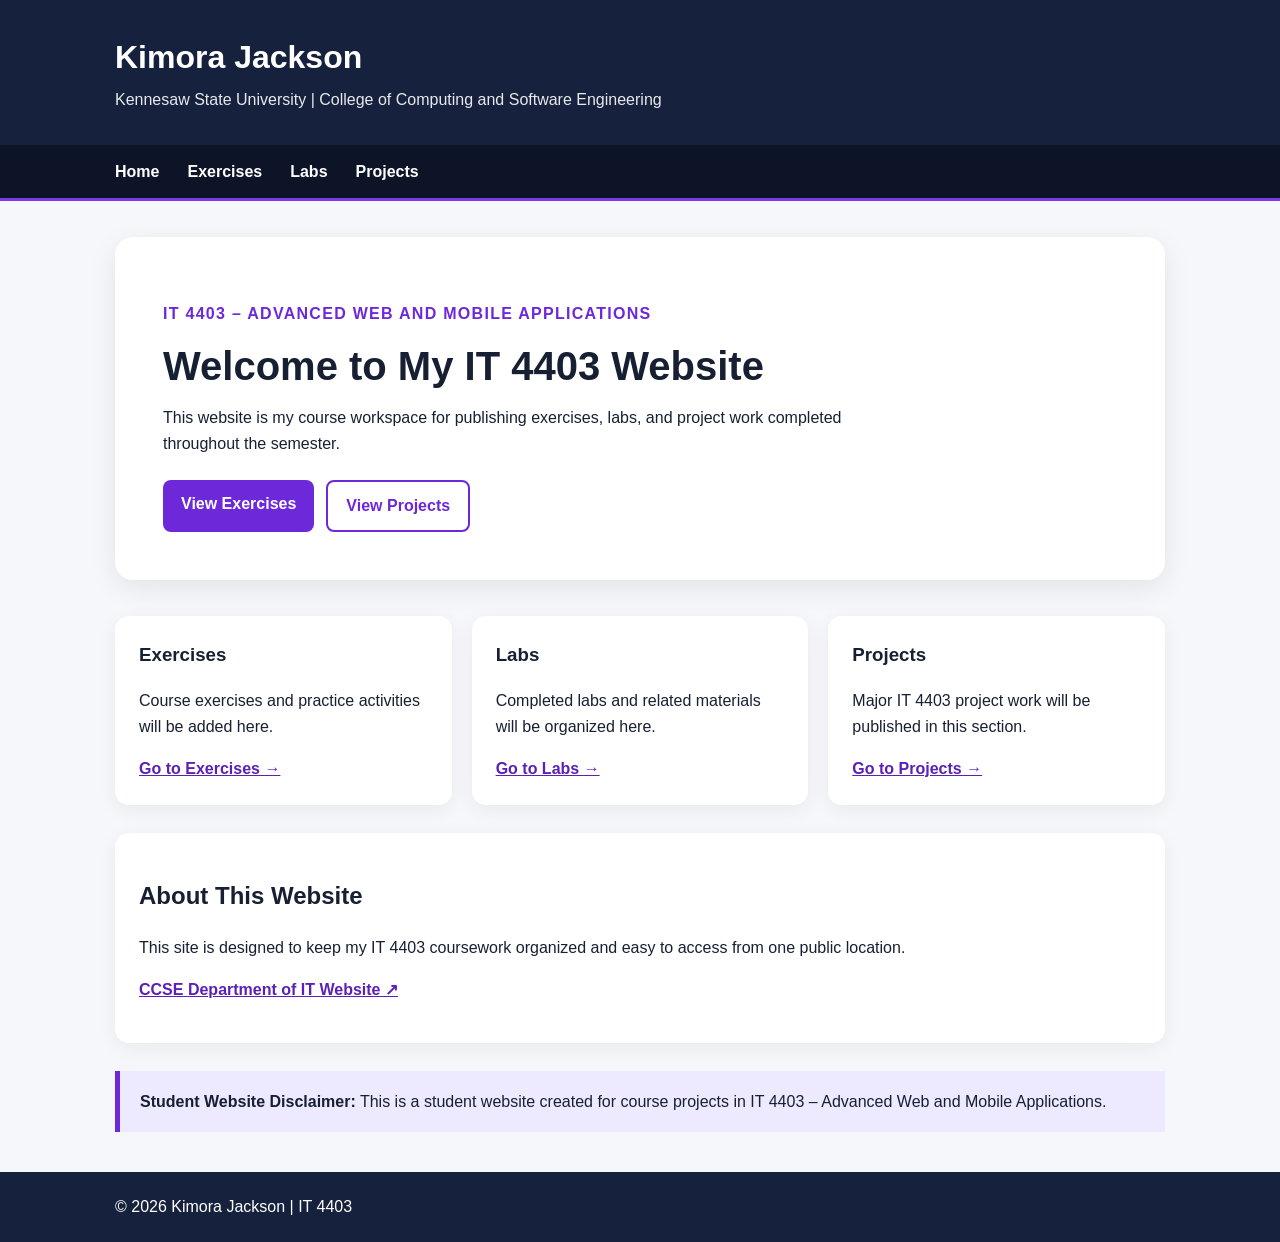
==== index.html @ 25680ac0 "Add files via upload" ====
<!DOCTYPE html>
<html lang="en">
<head>
  <meta charset="UTF-8">
  <meta name="viewport" content="width=device-width, initial-scale=1.0">
  <title>Kimora Jackson | IT 4403</title>
  <link rel="stylesheet" href="style.css">
</head>
<body>
<header>
  <div class="container">
    <h1>Kimora Jackson</h1>
    <p>Kennesaw State University | College of Computing and Software Engineering</p>
  </div>
</header>

<nav aria-label="Main navigation">
  <div class="container nav-links">
    <a href="index.html">Home</a>
    <a href="exercises.html">Exercises</a>
    <a href="labs.html">Labs</a>
    <a href="projects.html">Projects</a>
  </div>
</nav>

<main class="container">
  <section class="hero">
    <p class="eyebrow">IT 4403 – Advanced Web and Mobile Applications</p>
    <h2>Welcome to My IT 4403 Website</h2>
    <p>This website is my course workspace for publishing exercises, labs, and project work completed throughout the semester.</p>
    <div class="buttons">
      <a class="button" href="exercises.html">View Exercises</a>
      <a class="button secondary" href="projects.html">View Projects</a>
    </div>
  </section>

  <section class="cards">
    <article>
      <h3>Exercises</h3>
      <p>Course exercises and practice activities will be added here.</p>
      <a href="exercises.html">Go to Exercises →</a>
    </article>
    <article>
      <h3>Labs</h3>
      <p>Completed labs and related materials will be organized here.</p>
      <a href="labs.html">Go to Labs →</a>
    </article>
    <article>
      <h3>Projects</h3>
      <p>Major IT 4403 project work will be published in this section.</p>
      <a href="projects.html">Go to Projects →</a>
    </article>
  </section>

  <section class="info">
    <h2>About This Website</h2>
    <p>This site is designed to keep my IT 4403 coursework organized and easy to access from one public location.</p>
    <p><a href="https://ccse.kennesaw.edu/it/" target="_blank" rel="noopener">CCSE Department of IT Website ↗</a></p>
  </section>

  <section class="notice">
    <strong>Student Website Disclaimer:</strong>
    This is a student website created for course projects in IT 4403 – Advanced Web and Mobile Applications.
  </section>
</main>

<footer>
  <div class="container">
    <p>© 2026 Kimora Jackson | IT 4403</p>
  </div>
</footer>
</body>
</html>
---- style.css ----
*{box-sizing:border-box}body{margin:0;font-family:Arial,Helvetica,sans-serif;color:#172033;background:#f5f7fb;line-height:1.6} .container{width:min(1050px,92%);margin:auto}header{background:#16213e;color:white;padding:32px 0}header h1{margin:0 0 4px;font-size:2rem}header p{margin:0;opacity:.9}nav{background:#0d1428;border-bottom:3px solid #7c3aed}.nav-links{display:flex;gap:28px;padding:14px 0;flex-wrap:wrap}.nav-links a{color:white;text-decoration:none;font-weight:700}.nav-links a:hover,.nav-links a:focus{color:#d8b4fe}.hero{background:white;margin:36px 0;padding:48px;border-radius:18px;box-shadow:0 8px 28px rgba(0,0,0,.08)}.eyebrow{text-transform:uppercase;letter-spacing:.08em;font-weight:700;color:#6d28d9}.hero h2{font-size:2.5rem;line-height:1.15;margin:8px 0 16px}.hero p{max-width:720px}.buttons{display:flex;gap:12px;margin-top:24px;flex-wrap:wrap}.button{display:inline-block;background:#6d28d9;color:white;padding:11px 18px;border-radius:8px;text-decoration:none;font-weight:700}.button.secondary{background:white;color:#6d28d9;border:2px solid #6d28d9}.cards{display:grid;grid-template-columns:repeat(3,1fr);gap:20px}.cards article,.empty-card,.info{background:white;padding:24px;border-radius:14px;box-shadow:0 5px 20px rgba(0,0,0,.06)}.cards h3{margin-top:0}.cards a,.info a{color:#5b21b6;font-weight:700}.page{padding:42px 0;min-height:65vh}.page h2{font-size:2rem}.empty-card{margin-top:24px}.info{margin:28px 0}.notice{background:#ede9fe;border-left:5px solid #6d28d9;padding:18px 20px;margin:28px 0}footer{background:#16213e;color:white;padding:22px 0;margin-top:40px}footer p{margin:0}@media(max-width:750px){.cards{grid-template-columns:1fr}.hero{padding:30px}.hero h2{font-size:2rem}}
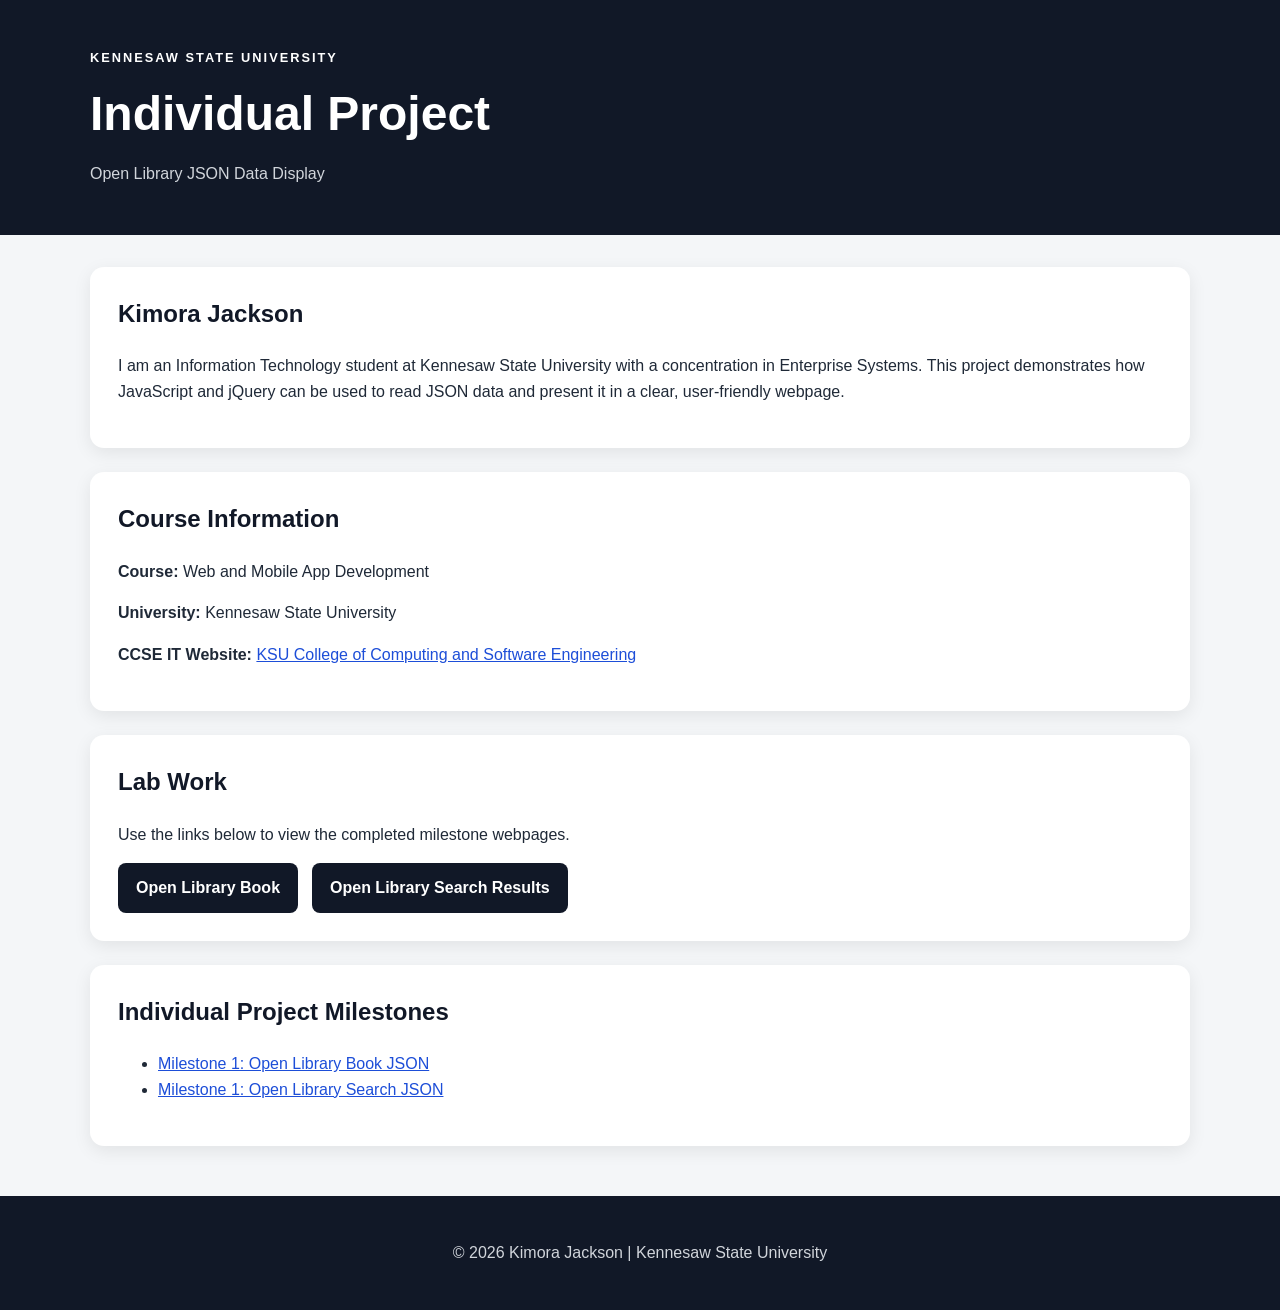
==== commit f0f90a14: "Add files via upload" ====
--- a/index.html
+++ b/index.html
@@ -3,71 +3,63 @@
 <head>
   <meta charset="UTF-8">
   <meta name="viewport" content="width=device-width, initial-scale=1.0">
-  <title>Kimora Jackson | IT 4403</title>
+  <title>Kimora Jackson | Individual Project</title>
   <link rel="stylesheet" href="style.css">
 </head>
 <body>
-<header>
-  <div class="container">
-    <h1>Kimora Jackson</h1>
-    <p>Kennesaw State University | College of Computing and Software Engineering</p>
-  </div>
-</header>
+  <header class="site-header">
+    <div class="container">
+      <p class="eyebrow">Kennesaw State University</p>
+      <h1>Individual Project</h1>
+      <p class="subtitle">Open Library JSON Data Display</p>
+    </div>
+  </header>
 
-<nav aria-label="Main navigation">
-  <div class="container nav-links">
-    <a href="index.html">Home</a>
-    <a href="exercises.html">Exercises</a>
-    <a href="labs.html">Labs</a>
-    <a href="projects.html">Projects</a>
-  </div>
-</nav>
+  <main class="container">
+    <section class="hero card">
+      <h2>Kimora Jackson</h2>
+      <p>
+        I am an Information Technology student at Kennesaw State University
+        with a concentration in Enterprise Systems. This project demonstrates
+        how JavaScript and jQuery can be used to read JSON data and present it
+        in a clear, user-friendly webpage.
+      </p>
+    </section>
 
-<main class="container">
-  <section class="hero">
-    <p class="eyebrow">IT 4403 – Advanced Web and Mobile Applications</p>
-    <h2>Welcome to My IT 4403 Website</h2>
-    <p>This website is my course workspace for publishing exercises, labs, and project work completed throughout the semester.</p>
-    <div class="buttons">
-      <a class="button" href="exercises.html">View Exercises</a>
-      <a class="button secondary" href="projects.html">View Projects</a>
+    <section class="card">
+      <h2>Course Information</h2>
+      <p><strong>Course:</strong> Web and Mobile App Development</p>
+      <p><strong>University:</strong> Kennesaw State University</p>
+      <p>
+        <strong>CCSE IT Website:</strong>
+        <a href="https://www.kennesaw.edu/ccse/" target="_blank" rel="noopener">
+          KSU College of Computing and Software Engineering
+        </a>
+      </p>
+    </section>
+
+    <section class="card">
+      <h2>Lab Work</h2>
+      <p>Use the links below to view the completed milestone webpages.</p>
+      <div class="link-grid">
+        <a class="button" href="openlibrary-book.html">Open Library Book</a>
+        <a class="button" href="openlibrary-search.html">Open Library Search Results</a>
+      </div>
+    </section>
+
+    <section class="card">
+      <h2>Individual Project Milestones</h2>
+      <ul>
+        <li><a href="openlibrary-book.html">Milestone 1: Open Library Book JSON</a></li>
+        <li><a href="openlibrary-search.html">Milestone 1: Open Library Search JSON</a></li>
+      </ul>
+    </section>
+  </main>
+
+  <footer>
+    <div class="container">
+      <p>&copy; 2026 Kimora Jackson | Kennesaw State University</p>
     </div>
-  </section>
-
-  <section class="cards">
-    <article>
-      <h3>Exercises</h3>
-      <p>Course exercises and practice activities will be added here.</p>
-      <a href="exercises.html">Go to Exercises →</a>
-    </article>
-    <article>
-      <h3>Labs</h3>
-      <p>Completed labs and related materials will be organized here.</p>
-      <a href="labs.html">Go to Labs →</a>
-    </article>
-    <article>
-      <h3>Projects</h3>
-      <p>Major IT 4403 project work will be published in this section.</p>
-      <a href="projects.html">Go to Projects →</a>
-    </article>
-  </section>
-
-  <section class="info">
-    <h2>About This Website</h2>
-    <p>This site is designed to keep my IT 4403 coursework organized and easy to access from one public location.</p>
-    <p><a href="https://ccse.kennesaw.edu/it/" target="_blank" rel="noopener">CCSE Department of IT Website ↗</a></p>
-  </section>
-
-  <section class="notice">
-    <strong>Student Website Disclaimer:</strong>
-    This is a student website created for course projects in IT 4403 – Advanced Web and Mobile Applications.
-  </section>
-</main>
-
-<footer>
-  <div class="container">
-    <p>© 2026 Kimora Jackson | IT 4403</p>
-  </div>
-</footer>
+  </footer>
 </body>
-</html>+</html>
--- a/style.css
+++ b/style.css
@@ -1 +1,210 @@
-*{box-sizing:border-box}body{margin:0;font-family:Arial,Helvetica,sans-serif;color:#172033;background:#f5f7fb;line-height:1.6} .container{width:min(1050px,92%);margin:auto}header{background:#16213e;color:white;padding:32px 0}header h1{margin:0 0 4px;font-size:2rem}header p{margin:0;opacity:.9}nav{background:#0d1428;border-bottom:3px solid #7c3aed}.nav-links{display:flex;gap:28px;padding:14px 0;flex-wrap:wrap}.nav-links a{color:white;text-decoration:none;font-weight:700}.nav-links a:hover,.nav-links a:focus{color:#d8b4fe}.hero{background:white;margin:36px 0;padding:48px;border-radius:18px;box-shadow:0 8px 28px rgba(0,0,0,.08)}.eyebrow{text-transform:uppercase;letter-spacing:.08em;font-weight:700;color:#6d28d9}.hero h2{font-size:2.5rem;line-height:1.15;margin:8px 0 16px}.hero p{max-width:720px}.buttons{display:flex;gap:12px;margin-top:24px;flex-wrap:wrap}.button{display:inline-block;background:#6d28d9;color:white;padding:11px 18px;border-radius:8px;text-decoration:none;font-weight:700}.button.secondary{background:white;color:#6d28d9;border:2px solid #6d28d9}.cards{display:grid;grid-template-columns:repeat(3,1fr);gap:20px}.cards article,.empty-card,.info{background:white;padding:24px;border-radius:14px;box-shadow:0 5px 20px rgba(0,0,0,.06)}.cards h3{margin-top:0}.cards a,.info a{color:#5b21b6;font-weight:700}.page{padding:42px 0;min-height:65vh}.page h2{font-size:2rem}.empty-card{margin-top:24px}.info{margin:28px 0}.notice{background:#ede9fe;border-left:5px solid #6d28d9;padding:18px 20px;margin:28px 0}footer{background:#16213e;color:white;padding:22px 0;margin-top:40px}footer p{margin:0}@media(max-width:750px){.cards{grid-template-columns:1fr}.hero{padding:30px}.hero h2{font-size:2rem}}+* {
+  box-sizing: border-box;
+}
+
+body {
+  margin: 0;
+  font-family: Arial, Helvetica, sans-serif;
+  background: #f4f6f8;
+  color: #1f2937;
+  line-height: 1.6;
+}
+
+.container {
+  width: min(1100px, 92%);
+  margin: 0 auto;
+}
+
+.site-header {
+  background: #111827;
+  color: white;
+  padding: 48px 0;
+  margin-bottom: 32px;
+}
+
+.site-header h1 {
+  margin: 0;
+  font-size: clamp(2rem, 5vw, 3rem);
+}
+
+.eyebrow {
+  margin: 0 0 8px;
+  text-transform: uppercase;
+  letter-spacing: 2px;
+  font-size: 0.8rem;
+  font-weight: 700;
+}
+
+.subtitle {
+  margin: 8px 0 0;
+  color: #d1d5db;
+}
+
+.card,
+.result-card {
+  background: white;
+  border-radius: 14px;
+  padding: 28px;
+  margin-bottom: 24px;
+  box-shadow: 0 5px 18px rgba(0, 0, 0, 0.08);
+}
+
+.card h2,
+.result-card h2 {
+  margin-top: 0;
+  color: #111827;
+}
+
+.link-grid {
+  display: flex;
+  flex-wrap: wrap;
+  gap: 14px;
+}
+
+.button {
+  display: inline-block;
+  padding: 12px 18px;
+  border-radius: 8px;
+  background: #111827;
+  color: white;
+  text-decoration: none;
+  font-weight: 700;
+}
+
+.button:hover {
+  background: #374151;
+}
+
+a {
+  color: #1d4ed8;
+}
+
+.back-link {
+  font-weight: 700;
+  text-decoration: none;
+}
+
+.status {
+  padding: 14px 18px;
+  background: #e0f2fe;
+  border-left: 5px solid #0284c7;
+  border-radius: 6px;
+  margin-bottom: 20px;
+}
+
+.status.error {
+  background: #fee2e2;
+  border-left-color: #dc2626;
+  color: #991b1b;
+}
+
+.book-layout {
+  display: grid;
+  grid-template-columns: 260px 1fr;
+  gap: 34px;
+  align-items: start;
+}
+
+.cover-wrap {
+  text-align: center;
+}
+
+.cover-wrap img {
+  max-width: 100%;
+  max-height: 430px;
+  border-radius: 6px;
+  box-shadow: 0 6px 18px rgba(0, 0, 0, 0.18);
+}
+
+.book-info p {
+  margin: 0 0 12px;
+}
+
+.results-grid {
+  display: grid;
+  grid-template-columns: repeat(auto-fit, minmax(320px, 1fr));
+  gap: 22px;
+}
+
+.result-card {
+  margin: 0;
+  padding: 20px;
+  display: flex;
+  gap: 18px;
+}
+
+.result-cover {
+  width: 105px;
+  height: 155px;
+  object-fit: cover;
+  flex-shrink: 0;
+  border-radius: 4px;
+  box-shadow: 0 3px 10px rgba(0, 0, 0, 0.15);
+}
+
+.placeholder {
+  display: flex;
+  align-items: center;
+  justify-content: center;
+  background: #e5e7eb;
+  color: #6b7280;
+  text-align: center;
+  font-size: 0.85rem;
+}
+
+.result-content {
+  min-width: 0;
+}
+
+.result-content h2 {
+  font-size: 1.25rem;
+  line-height: 1.3;
+  margin-bottom: 12px;
+}
+
+.result-content p {
+  margin: 6px 0;
+  font-size: 0.93rem;
+}
+
+.record-number {
+  color: #6b7280;
+  text-transform: uppercase;
+  letter-spacing: 1px;
+  font-size: 0.75rem !important;
+  font-weight: 700;
+}
+
+.text-link {
+  display: inline-block;
+  margin-top: 10px;
+  font-weight: 700;
+}
+
+footer {
+  margin-top: 50px;
+  padding: 28px 0;
+  background: #111827;
+  color: #d1d5db;
+  text-align: center;
+}
+
+@media (max-width: 700px) {
+  .book-layout {
+    grid-template-columns: 1fr;
+  }
+
+  .cover-wrap {
+    max-width: 220px;
+    margin: 0 auto;
+  }
+
+  .result-card {
+    flex-direction: column;
+  }
+
+  .result-cover {
+    width: 140px;
+    height: 205px;
+  }
+}
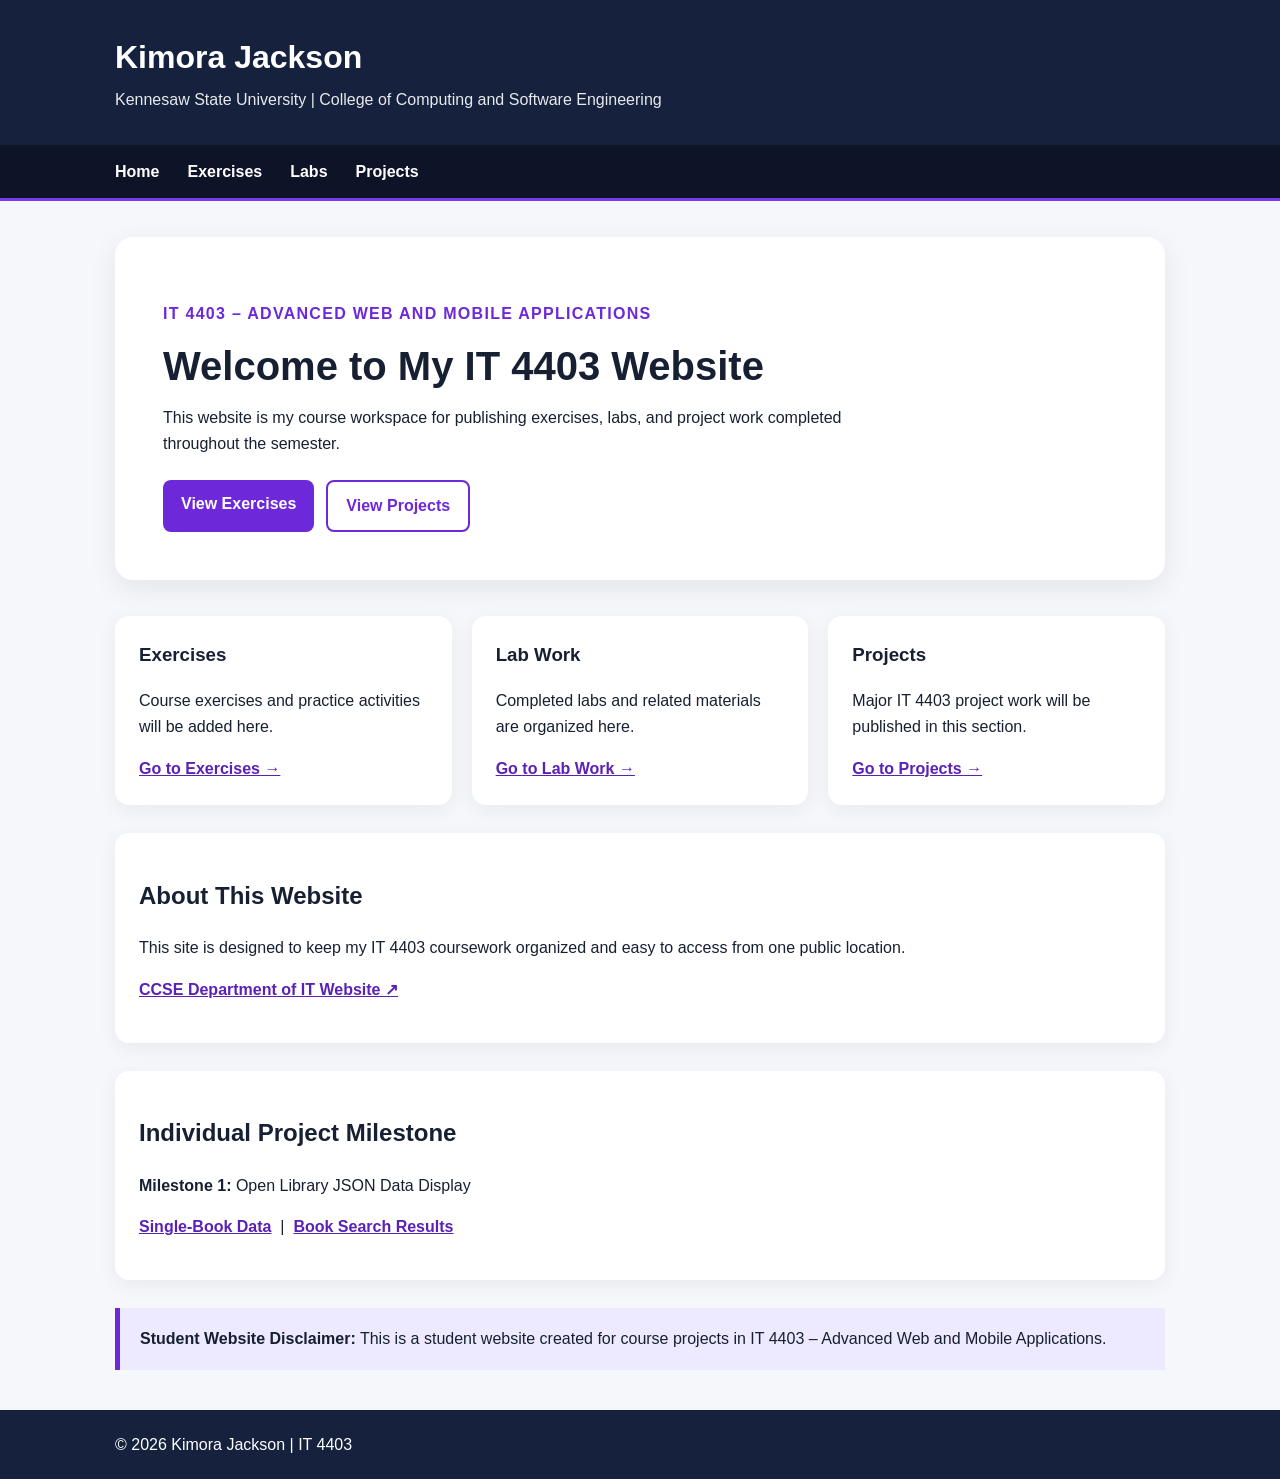
==== commit 7ffc62f6: "Add files via upload" ====
--- a/index.html
+++ b/index.html
@@ -3,63 +3,77 @@
 <head>
   <meta charset="UTF-8">
   <meta name="viewport" content="width=device-width, initial-scale=1.0">
-  <title>Kimora Jackson | Individual Project</title>
+  <title>Kimora Jackson | IT 4403</title>
   <link rel="stylesheet" href="style.css">
 </head>
 <body>
-  <header class="site-header">
-    <div class="container">
-      <p class="eyebrow">Kennesaw State University</p>
-      <h1>Individual Project</h1>
-      <p class="subtitle">Open Library JSON Data Display</p>
+<header>
+  <div class="container">
+    <h1>Kimora Jackson</h1>
+    <p>Kennesaw State University | College of Computing and Software Engineering</p>
+  </div>
+</header>
+
+<nav aria-label="Main navigation">
+  <div class="container nav-links">
+    <a href="index.html">Home</a>
+    <a href="exercises.html">Exercises</a>
+    <a href="labs.html">Labs</a>
+    <a href="projects.html">Projects</a>
+  </div>
+</nav>
+
+<main class="container">
+  <section class="hero">
+    <p class="eyebrow">IT 4403 – Advanced Web and Mobile Applications</p>
+    <h2>Welcome to My IT 4403 Website</h2>
+    <p>This website is my course workspace for publishing exercises, labs, and project work completed throughout the semester.</p>
+    <div class="buttons">
+      <a class="button" href="exercises.html">View Exercises</a>
+      <a class="button secondary" href="projects.html">View Projects</a>
     </div>
-  </header>
+  </section>
 
-  <main class="container">
-    <section class="hero card">
-      <h2>Kimora Jackson</h2>
-      <p>
-        I am an Information Technology student at Kennesaw State University
-        with a concentration in Enterprise Systems. This project demonstrates
-        how JavaScript and jQuery can be used to read JSON data and present it
-        in a clear, user-friendly webpage.
-      </p>
-    </section>
+  <section class="cards">
+    <article>
+      <h3>Exercises</h3>
+      <p>Course exercises and practice activities will be added here.</p>
+      <a href="exercises.html">Go to Exercises →</a>
+    </article>
+    <article>
+      <h3>Lab Work</h3>
+      <p>Completed labs and related materials are organized here.</p>
+      <a href="labs.html">Go to Lab Work →</a>
+    </article>
+    <article>
+      <h3>Projects</h3>
+      <p>Major IT 4403 project work will be published in this section.</p>
+      <a href="projects.html">Go to Projects →</a>
+    </article>
+  </section>
 
-    <section class="card">
-      <h2>Course Information</h2>
-      <p><strong>Course:</strong> Web and Mobile App Development</p>
-      <p><strong>University:</strong> Kennesaw State University</p>
-      <p>
-        <strong>CCSE IT Website:</strong>
-        <a href="https://www.kennesaw.edu/ccse/" target="_blank" rel="noopener">
-          KSU College of Computing and Software Engineering
-        </a>
-      </p>
-    </section>
+  <section class="info">
+    <h2>About This Website</h2>
+    <p>This site is designed to keep my IT 4403 coursework organized and easy to access from one public location.</p>
+    <p><a href="https://ccse.kennesaw.edu/it/" target="_blank" rel="noopener">CCSE Department of IT Website ↗</a></p>
+  </section>
 
-    <section class="card">
-      <h2>Lab Work</h2>
-      <p>Use the links below to view the completed milestone webpages.</p>
-      <div class="link-grid">
-        <a class="button" href="openlibrary-book.html">Open Library Book</a>
-        <a class="button" href="openlibrary-search.html">Open Library Search Results</a>
-      </div>
-    </section>
+  <section class="info">
+    <h2>Individual Project Milestone</h2>
+    <p><strong>Milestone 1:</strong> Open Library JSON Data Display</p>
+    <p><a href="openlibrary-book.html">Single-Book Data</a> &nbsp;|&nbsp; <a href="openlibrary-search.html">Book Search Results</a></p>
+  </section>
 
-    <section class="card">
-      <h2>Individual Project Milestones</h2>
-      <ul>
-        <li><a href="openlibrary-book.html">Milestone 1: Open Library Book JSON</a></li>
-        <li><a href="openlibrary-search.html">Milestone 1: Open Library Search JSON</a></li>
-      </ul>
-    </section>
-  </main>
+  <section class="notice">
+    <strong>Student Website Disclaimer:</strong>
+    This is a student website created for course projects in IT 4403 – Advanced Web and Mobile Applications.
+  </section>
+</main>
 
-  <footer>
-    <div class="container">
-      <p>&copy; 2026 Kimora Jackson | Kennesaw State University</p>
-    </div>
-  </footer>
+<footer>
+  <div class="container">
+    <p>© 2026 Kimora Jackson | IT 4403</p>
+  </div>
+</footer>
 </body>
-</html>
+</html>
--- a/style.css
+++ b/style.css
@@ -1,210 +1,2 @@
-* {
-  box-sizing: border-box;
-}
-
-body {
-  margin: 0;
-  font-family: Arial, Helvetica, sans-serif;
-  background: #f4f6f8;
-  color: #1f2937;
-  line-height: 1.6;
-}
-
-.container {
-  width: min(1100px, 92%);
-  margin: 0 auto;
-}
-
-.site-header {
-  background: #111827;
-  color: white;
-  padding: 48px 0;
-  margin-bottom: 32px;
-}
-
-.site-header h1 {
-  margin: 0;
-  font-size: clamp(2rem, 5vw, 3rem);
-}
-
-.eyebrow {
-  margin: 0 0 8px;
-  text-transform: uppercase;
-  letter-spacing: 2px;
-  font-size: 0.8rem;
-  font-weight: 700;
-}
-
-.subtitle {
-  margin: 8px 0 0;
-  color: #d1d5db;
-}
-
-.card,
-.result-card {
-  background: white;
-  border-radius: 14px;
-  padding: 28px;
-  margin-bottom: 24px;
-  box-shadow: 0 5px 18px rgba(0, 0, 0, 0.08);
-}
-
-.card h2,
-.result-card h2 {
-  margin-top: 0;
-  color: #111827;
-}
-
-.link-grid {
-  display: flex;
-  flex-wrap: wrap;
-  gap: 14px;
-}
-
-.button {
-  display: inline-block;
-  padding: 12px 18px;
-  border-radius: 8px;
-  background: #111827;
-  color: white;
-  text-decoration: none;
-  font-weight: 700;
-}
-
-.button:hover {
-  background: #374151;
-}
-
-a {
-  color: #1d4ed8;
-}
-
-.back-link {
-  font-weight: 700;
-  text-decoration: none;
-}
-
-.status {
-  padding: 14px 18px;
-  background: #e0f2fe;
-  border-left: 5px solid #0284c7;
-  border-radius: 6px;
-  margin-bottom: 20px;
-}
-
-.status.error {
-  background: #fee2e2;
-  border-left-color: #dc2626;
-  color: #991b1b;
-}
-
-.book-layout {
-  display: grid;
-  grid-template-columns: 260px 1fr;
-  gap: 34px;
-  align-items: start;
-}
-
-.cover-wrap {
-  text-align: center;
-}
-
-.cover-wrap img {
-  max-width: 100%;
-  max-height: 430px;
-  border-radius: 6px;
-  box-shadow: 0 6px 18px rgba(0, 0, 0, 0.18);
-}
-
-.book-info p {
-  margin: 0 0 12px;
-}
-
-.results-grid {
-  display: grid;
-  grid-template-columns: repeat(auto-fit, minmax(320px, 1fr));
-  gap: 22px;
-}
-
-.result-card {
-  margin: 0;
-  padding: 20px;
-  display: flex;
-  gap: 18px;
-}
-
-.result-cover {
-  width: 105px;
-  height: 155px;
-  object-fit: cover;
-  flex-shrink: 0;
-  border-radius: 4px;
-  box-shadow: 0 3px 10px rgba(0, 0, 0, 0.15);
-}
-
-.placeholder {
-  display: flex;
-  align-items: center;
-  justify-content: center;
-  background: #e5e7eb;
-  color: #6b7280;
-  text-align: center;
-  font-size: 0.85rem;
-}
-
-.result-content {
-  min-width: 0;
-}
-
-.result-content h2 {
-  font-size: 1.25rem;
-  line-height: 1.3;
-  margin-bottom: 12px;
-}
-
-.result-content p {
-  margin: 6px 0;
-  font-size: 0.93rem;
-}
-
-.record-number {
-  color: #6b7280;
-  text-transform: uppercase;
-  letter-spacing: 1px;
-  font-size: 0.75rem !important;
-  font-weight: 700;
-}
-
-.text-link {
-  display: inline-block;
-  margin-top: 10px;
-  font-weight: 700;
-}
-
-footer {
-  margin-top: 50px;
-  padding: 28px 0;
-  background: #111827;
-  color: #d1d5db;
-  text-align: center;
-}
-
-@media (max-width: 700px) {
-  .book-layout {
-    grid-template-columns: 1fr;
-  }
-
-  .cover-wrap {
-    max-width: 220px;
-    margin: 0 auto;
-  }
-
-  .result-card {
-    flex-direction: column;
-  }
-
-  .result-cover {
-    width: 140px;
-    height: 205px;
-  }
-}
+*{box-sizing:border-box}body{margin:0;font-family:Arial,Helvetica,sans-serif;color:#172033;background:#f5f7fb;line-height:1.6} .container{width:min(1050px,92%);margin:auto}header{background:#16213e;color:white;padding:32px 0}header h1{margin:0 0 4px;font-size:2rem}header p{margin:0;opacity:.9}nav{background:#0d1428;border-bottom:3px solid #7c3aed}.nav-links{display:flex;gap:28px;padding:14px 0;flex-wrap:wrap}.nav-links a{color:white;text-decoration:none;font-weight:700}.nav-links a:hover,.nav-links a:focus{color:#d8b4fe}.hero{background:white;margin:36px 0;padding:48px;border-radius:18px;box-shadow:0 8px 28px rgba(0,0,0,.08)}.eyebrow{text-transform:uppercase;letter-spacing:.08em;font-weight:700;color:#6d28d9}.hero h2{font-size:2.5rem;line-height:1.15;margin:8px 0 16px}.hero p{max-width:720px}.buttons{display:flex;gap:12px;margin-top:24px;flex-wrap:wrap}.button{display:inline-block;background:#6d28d9;color:white;padding:11px 18px;border-radius:8px;text-decoration:none;font-weight:700}.button.secondary{background:white;color:#6d28d9;border:2px solid #6d28d9}.cards{display:grid;grid-template-columns:repeat(3,1fr);gap:20px}.cards article,.empty-card,.info{background:white;padding:24px;border-radius:14px;box-shadow:0 5px 20px rgba(0,0,0,.06)}.cards h3{margin-top:0}.cards a,.info a{color:#5b21b6;font-weight:700}.page{padding:42px 0;min-height:65vh}.page h2{font-size:2rem}.empty-card{margin-top:24px}.info{margin:28px 0}.notice{background:#ede9fe;border-left:5px solid #6d28d9;padding:18px 20px;margin:28px 0}footer{background:#16213e;color:white;padding:22px 0;margin-top:40px}footer p{margin:0}@media(max-width:750px){.cards{grid-template-columns:1fr}.hero{padding:30px}.hero h2{font-size:2rem}}
+.book-layout{display:grid;grid-template-columns:220px 1fr;gap:28px;align-items:start;margin-top:24px}.book-cover-wrap{background:white;padding:18px;border-radius:14px;box-shadow:0 5px 20px rgba(0,0,0,.06);text-align:center}.book-cover{max-width:100%;height:auto;border-radius:8px}.cover-placeholder{min-height:250px;display:grid;place-items:center;background:#eef2f7;color:#667085;border-radius:8px;padding:20px}.cover-placeholder.small{min-height:170px}.data-card{background:white;padding:28px;border-radius:14px;box-shadow:0 5px 20px rgba(0,0,0,.06)}.data-card h3{font-size:1.8rem;margin-top:0}.data-list{display:grid;grid-template-columns:minmax(150px,220px) 1fr;margin:0}.data-list dt,.data-list dd{padding:12px 0;border-bottom:1px solid #e5e7eb;margin:0}.data-list dt{font-weight:700}.results-grid{display:grid;grid-template-columns:repeat(2,1fr);gap:20px;margin-top:24px}.result-card{display:grid;grid-template-columns:120px 1fr;gap:18px;background:white;padding:20px;border-radius:14px;box-shadow:0 5px 20px rgba(0,0,0,.06)}.result-cover{width:110px;max-height:170px;object-fit:cover;border-radius:6px}.result-number{font-size:.8rem;text-transform:uppercase;letter-spacing:.06em;color:#6d28d9;font-weight:700}.result-card h3{margin:5px 0}.result-card p{margin:7px 0}.result-card .subtitle{font-style:italic;color:#4b5563}.result-card a{color:#5b21b6;font-weight:700}.success{background:#ecfdf5;border-left:5px solid #059669;padding:18px 20px;margin:28px 0}.two-cards{grid-template-columns:repeat(2,1fr)}code{background:#eef2f7;padding:2px 5px;border-radius:4px}@media(max-width:750px){.book-layout,.results-grid,.two-cards{grid-template-columns:1fr}.result-card{grid-template-columns:100px 1fr}.result-cover{width:90px}.data-list{grid-template-columns:1fr}.data-list dt{border-bottom:0;padding-bottom:2px}.data-list dd{padding-top:2px}}
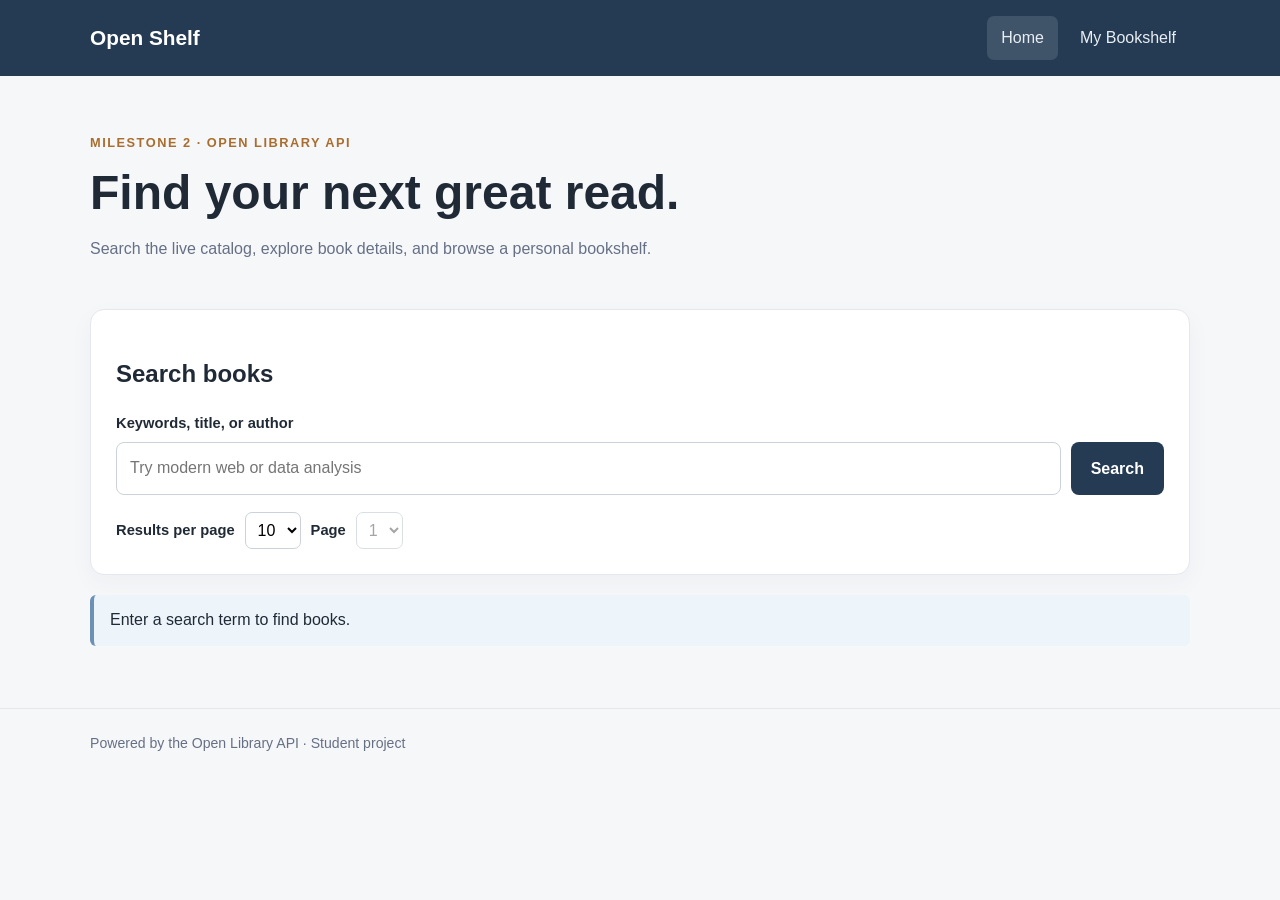
==== commit e9db54d9: "Add files via upload" ====
--- a/index.html
+++ b/index.html
@@ -1,79 +1 @@
-<!DOCTYPE html>
-<html lang="en">
-<head>
-  <meta charset="UTF-8">
-  <meta name="viewport" content="width=device-width, initial-scale=1.0">
-  <title>Kimora Jackson | IT 4403</title>
-  <link rel="stylesheet" href="style.css">
-</head>
-<body>
-<header>
-  <div class="container">
-    <h1>Kimora Jackson</h1>
-    <p>Kennesaw State University | College of Computing and Software Engineering</p>
-  </div>
-</header>
-
-<nav aria-label="Main navigation">
-  <div class="container nav-links">
-    <a href="index.html">Home</a>
-    <a href="exercises.html">Exercises</a>
-    <a href="labs.html">Labs</a>
-    <a href="projects.html">Projects</a>
-  </div>
-</nav>
-
-<main class="container">
-  <section class="hero">
-    <p class="eyebrow">IT 4403 – Advanced Web and Mobile Applications</p>
-    <h2>Welcome to My IT 4403 Website</h2>
-    <p>This website is my course workspace for publishing exercises, labs, and project work completed throughout the semester.</p>
-    <div class="buttons">
-      <a class="button" href="exercises.html">View Exercises</a>
-      <a class="button secondary" href="projects.html">View Projects</a>
-    </div>
-  </section>
-
-  <section class="cards">
-    <article>
-      <h3>Exercises</h3>
-      <p>Course exercises and practice activities will be added here.</p>
-      <a href="exercises.html">Go to Exercises →</a>
-    </article>
-    <article>
-      <h3>Lab Work</h3>
-      <p>Completed labs and related materials are organized here.</p>
-      <a href="labs.html">Go to Lab Work →</a>
-    </article>
-    <article>
-      <h3>Projects</h3>
-      <p>Major IT 4403 project work will be published in this section.</p>
-      <a href="projects.html">Go to Projects →</a>
-    </article>
-  </section>
-
-  <section class="info">
-    <h2>About This Website</h2>
-    <p>This site is designed to keep my IT 4403 coursework organized and easy to access from one public location.</p>
-    <p><a href="https://ccse.kennesaw.edu/it/" target="_blank" rel="noopener">CCSE Department of IT Website ↗</a></p>
-  </section>
-
-  <section class="info">
-    <h2>Individual Project Milestone</h2>
-    <p><strong>Milestone 1:</strong> Open Library JSON Data Display</p>
-    <p><a href="openlibrary-book.html">Single-Book Data</a> &nbsp;|&nbsp; <a href="openlibrary-search.html">Book Search Results</a></p>
-  </section>
-
-  <section class="notice">
-    <strong>Student Website Disclaimer:</strong>
-    This is a student website created for course projects in IT 4403 – Advanced Web and Mobile Applications.
-  </section>
-</main>
-
-<footer>
-  <div class="container">
-    <p>© 2026 Kimora Jackson | IT 4403</p>
-  </div>
-</footer>
-</body>
-</html>+<!doctype html><html lang="en"><head><meta charset="utf-8"><meta name="viewport" content="width=device-width,initial-scale=1"><title>Book Search | Milestone 2</title><link rel="stylesheet" href="milestone2.css"><script src="https://code.jquery.com/jquery-3.7.1.min.js"></script><script src="search.js" defer></script></head><body><header><div class="container nav"><a class="brand" href="index.html">Open Shelf</a><nav><a class="active" href="index.html">Home</a><a href="bookshelf.html">My Bookshelf</a></nav></div></header><main class="container"><section class="intro"><p class="eyebrow">Milestone 2 · Open Library API</p><h1>Find your next great read.</h1><p>Search the live catalog, explore book details, and browse a personal bookshelf.</p></section><section class="panel"><h2>Search books</h2><form id="search-form"><label for="search-term">Keywords, title, or author</label><div class="search-row"><input id="search-term" type="search" placeholder="Try modern web or data analysis" required><button>Search</button></div><div class="controls"><label for="page-size">Results per page</label><select id="page-size"><option>10</option><option>20</option><option>30</option><option>60</option></select><label for="page-number">Page</label><select id="page-number" disabled><option>1</option></select></div></form></section><div id="status" class="status" role="status" aria-live="polite">Enter a search term to find books.</div><section id="results" class="grid" aria-label="Search results"></section></main><footer><div class="container">Powered by the Open Library API · Student project</div></footer></body></html>
--- a/milestone2.css
+++ b/milestone2.css
@@ -0,0 +1 @@
+*{box-sizing:border-box}body{margin:0;background:#f6f7f9;color:#202a36;font:16px/1.55 Arial,Helvetica,sans-serif}.container{width:min(1100px,92%);margin:auto}header{background:#243b53;color:white}.nav{min-height:76px;display:flex;align-items:center;justify-content:space-between;gap:20px}.brand{color:white;text-decoration:none;font-size:1.3rem;font-weight:800}nav{display:flex;gap:8px}nav a{color:#e8edf2;text-decoration:none;padding:10px 14px;border-radius:7px}nav a:hover,nav a.active{background:#ffffff20}.intro{padding:44px 0 22px;max-width:760px}.eyebrow{color:#a96e2f;text-transform:uppercase;letter-spacing:1.5px;font-size:.8rem;font-weight:bold}.intro h1,.detail-layout h1{font-size:clamp(2rem,5vw,3rem);line-height:1.15;margin:0 0 12px}.intro p:not(.eyebrow),.muted{color:#667085}.panel{background:#fff;border:1px solid #e4e7ec;border-radius:14px;padding:25px;margin:10px 0 20px;box-shadow:0 8px 25px #172b4d0a}label{font-weight:bold;display:block;margin-bottom:7px;font-size:.92rem}.search-row{display:flex;gap:10px}input[type=search]{flex:1;min-width:0;padding:13px;border:1px solid #cbd2da;border-radius:8px;font:inherit}button,.button-link{background:#243b53;color:#fff;border:0;border-radius:8px;padding:12px 20px;font-weight:bold;font-size:1rem;cursor:pointer;text-decoration:none}button:hover,.button-link:hover{background:#36536f}.controls{display:flex;align-items:center;gap:10px;flex-wrap:wrap;margin-top:17px}.controls label{margin:0}select{padding:8px;border:1px solid #cbd2da;border-radius:7px;background:white;font:inherit}.status{margin:18px 0;padding:13px 16px;background:#edf4fa;border-left:4px solid #6c91b5;border-radius:6px}.grid{display:grid;grid-template-columns:repeat(auto-fit,minmax(285px,1fr));gap:16px;margin:20px 0 42px}.book-card{display:flex;gap:15px;align-items:flex-start;background:white;border:1px solid #e4e7ec;border-radius:12px;padding:16px;min-width:0;box-shadow:0 4px 15px #172b4d08}.cover,.placeholder{width:94px;height:140px;flex-shrink:0;object-fit:cover;border-radius:4px;background:#eef0f2}.placeholder{display:flex;align-items:center;justify-content:center;text-align:center;color:#667085;padding:8px;font-size:.82rem}.book-card h3{font-size:1.05rem;line-height:1.35;margin:2px 0 10px}.book-card h3 a{color:#243b53;text-decoration:none}.book-card h3 a:hover{text-decoration:underline}.book-card p{margin:0;font-size:.9rem;overflow-wrap:anywhere}.back{display:inline-block;margin:25px 0 10px;color:#243b53;font-weight:bold;text-decoration:none}.detail-layout{display:grid;grid-template-columns:220px 1fr;gap:30px;align-items:start}.cover-large{max-width:100%;max-height:360px;object-fit:contain;box-shadow:0 7px 20px #0002}.placeholder.large{width:200px;height:290px}.detail-layout h2{font-size:1.1rem;margin:20px 0 6px}.detail-layout p{overflow-wrap:anywhere}.subjects{display:flex;flex-wrap:wrap;gap:8px;list-style:none;padding:0}.subjects li{background:#f0f3f6;border:1px solid #e0e5ea;border-radius:30px;padding:5px 10px;font-size:.9rem}.button-link{display:inline-block;margin-top:10px}footer{border-top:1px solid #e4e7ec;padding:24px 0;color:#667085;font-size:.88rem}@media(max-width:650px){.nav{align-items:flex-start;flex-direction:column;padding:16px 0}.search-row{flex-direction:column}.detail-layout{grid-template-columns:1fr}.cover-large{width:180px}.grid{grid-template-columns:1fr}}
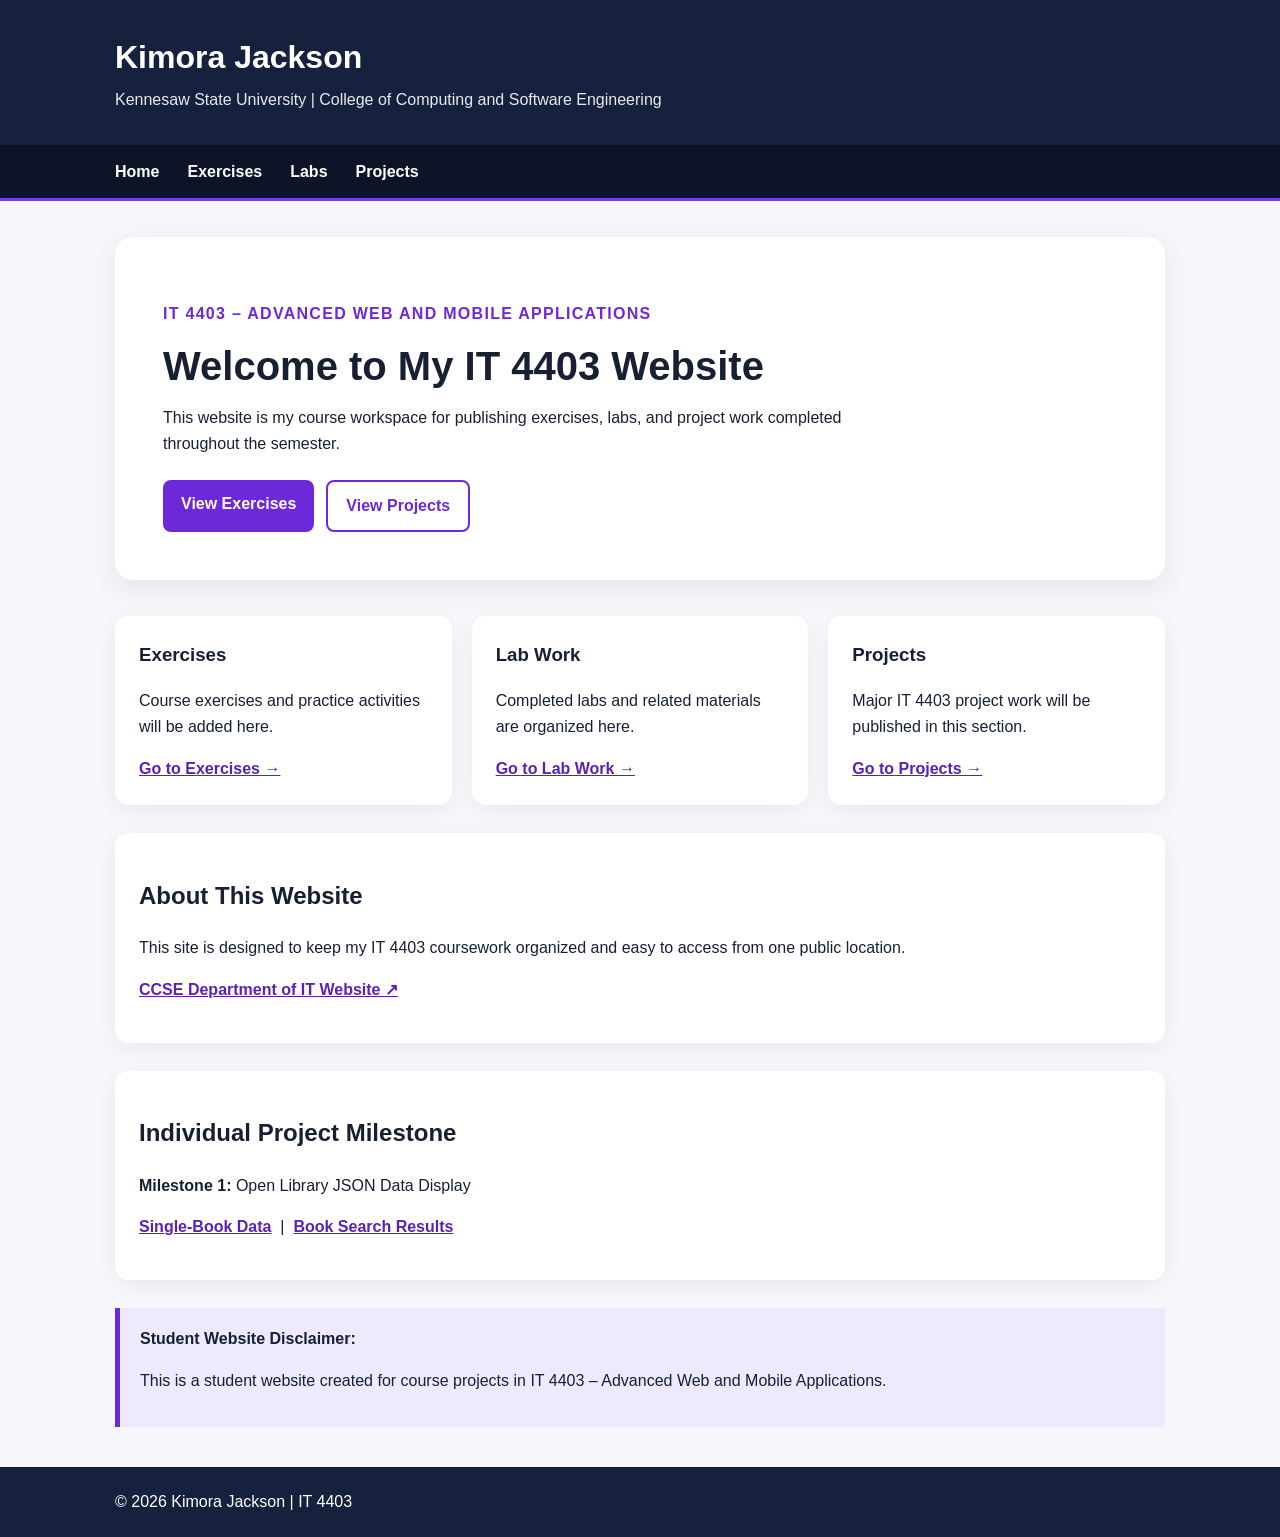
==== commit 94735e5f: "Create index.html" ====
--- a/index.html
+++ b/index.html
@@ -1 +1,80 @@
-<!doctype html><html lang="en"><head><meta charset="utf-8"><meta name="viewport" content="width=device-width,initial-scale=1"><title>Book Search | Milestone 2</title><link rel="stylesheet" href="milestone2.css"><script src="https://code.jquery.com/jquery-3.7.1.min.js"></script><script src="search.js" defer></script></head><body><header><div class="container nav"><a class="brand" href="index.html">Open Shelf</a><nav><a class="active" href="index.html">Home</a><a href="bookshelf.html">My Bookshelf</a></nav></div></header><main class="container"><section class="intro"><p class="eyebrow">Milestone 2 · Open Library API</p><h1>Find your next great read.</h1><p>Search the live catalog, explore book details, and browse a personal bookshelf.</p></section><section class="panel"><h2>Search books</h2><form id="search-form"><label for="search-term">Keywords, title, or author</label><div class="search-row"><input id="search-term" type="search" placeholder="Try modern web or data analysis" required><button>Search</button></div><div class="controls"><label for="page-size">Results per page</label><select id="page-size"><option>10</option><option>20</option><option>30</option><option>60</option></select><label for="page-number">Page</label><select id="page-number" disabled><option>1</option></select></div></form></section><div id="status" class="status" role="status" aria-live="polite">Enter a search term to find books.</div><section id="results" class="grid" aria-label="Search results"></section></main><footer><div class="container">Powered by the Open Library API · Student project</div></footer></body></html>+
+<!DOCTYPE html>
+<html lang="en">
+<head>
+  <meta charset="UTF-8">
+  <meta name="viewport" content="width=device-width, initial-scale=1.0">
+  <title>Kimora Jackson | IT 4403</title>
+  <link rel="stylesheet" href="style.css">
+</head>
+<body>
+  <header>
+    <div class="container">
+      <h1>Kimora Jackson</h1>
+      <p>Kennesaw State University | College of Computing and Software Engineering</p>
+    </div>
+  </header>
+
+  <nav aria-label="Main navigation">
+    <div class="container nav-links">
+      <a href="index.html">Home</a>
+      <a href="exercises.html">Exercises</a>
+      <a href="labs.html">Labs</a>
+      <a href="projects.html">Projects</a>
+    </div>
+  </nav>
+
+  <main class="container">
+    <section class="hero">
+      <p class="eyebrow">IT 4403 – Advanced Web and Mobile Applications</p>
+      <h2>Welcome to My IT 4403 Website</h2>
+      <p>This website is my course workspace for publishing exercises, labs, and project work completed throughout the semester.</p>
+      <div class="buttons">
+        <a class="button" href="exercises.html">View Exercises</a>
+        <a class="button secondary" href="projects.html">View Projects</a>
+      </div>
+    </section>
+
+    <section class="cards">
+      <article>
+        <h3>Exercises</h3>
+        <p>Course exercises and practice activities will be added here.</p>
+        <a href="exercises.html">Go to Exercises →</a>
+      </article>
+      <article>
+        <h3>Lab Work</h3>
+        <p>Completed labs and related materials are organized here.</p>
+        <a href="labs.html">Go to Lab Work →</a>
+      </article>
+      <article>
+        <h3>Projects</h3>
+        <p>Major IT 4403 project work will be published in this section.</p>
+        <a href="projects.html">Go to Projects →</a>
+      </article>
+    </section>
+
+    <section class="info">
+      <h2>About This Website</h2>
+      <p>This site is designed to keep my IT 4403 coursework organized and easy to access from one public location.</p>
+      <p><a href="https://ccse.kennesaw.edu/it/" target="_blank" rel="noopener">CCSE Department of IT Website ↗</a></p>
+    </section>
+
+    <section class="info">
+      <h2>Individual Project Milestone</h2>
+      <p><strong>Milestone 1:</strong> Open Library JSON Data Display</p>
+      <p><a href="openlibrary-book.html">Single-Book Data</a> &nbsp;|&nbsp; <a href="openlibrary-search.html">Book Search Results</a></p>
+    </section>
+
+    <section class="notice">
+      <strong>Student Website Disclaimer:</strong>
+      <p>This is a student website created for course projects in IT 4403 – Advanced Web and Mobile Applications.</p>
+    </section>
+  </main>
+
+  <footer>
+    <div class="container">
+      <p>© 2026 Kimora Jackson | IT 4403</p>
+    </div>
+  </footer>
+</body>
+</html>
--- a/style.css
+++ b/style.css
@@ -0,0 +1,2 @@
+*{box-sizing:border-box}body{margin:0;font-family:Arial,Helvetica,sans-serif;color:#172033;background:#f5f7fb;line-height:1.6} .container{width:min(1050px,92%);margin:auto}header{background:#16213e;color:white;padding:32px 0}header h1{margin:0 0 4px;font-size:2rem}header p{margin:0;opacity:.9}nav{background:#0d1428;border-bottom:3px solid #7c3aed}.nav-links{display:flex;gap:28px;padding:14px 0;flex-wrap:wrap}.nav-links a{color:white;text-decoration:none;font-weight:700}.nav-links a:hover,.nav-links a:focus{color:#d8b4fe}.hero{background:white;margin:36px 0;padding:48px;border-radius:18px;box-shadow:0 8px 28px rgba(0,0,0,.08)}.eyebrow{text-transform:uppercase;letter-spacing:.08em;font-weight:700;color:#6d28d9}.hero h2{font-size:2.5rem;line-height:1.15;margin:8px 0 16px}.hero p{max-width:720px}.buttons{display:flex;gap:12px;margin-top:24px;flex-wrap:wrap}.button{display:inline-block;background:#6d28d9;color:white;padding:11px 18px;border-radius:8px;text-decoration:none;font-weight:700}.button.secondary{background:white;color:#6d28d9;border:2px solid #6d28d9}.cards{display:grid;grid-template-columns:repeat(3,1fr);gap:20px}.cards article,.empty-card,.info{background:white;padding:24px;border-radius:14px;box-shadow:0 5px 20px rgba(0,0,0,.06)}.cards h3{margin-top:0}.cards a,.info a{color:#5b21b6;font-weight:700}.page{padding:42px 0;min-height:65vh}.page h2{font-size:2rem}.empty-card{margin-top:24px}.info{margin:28px 0}.notice{background:#ede9fe;border-left:5px solid #6d28d9;padding:18px 20px;margin:28px 0}footer{background:#16213e;color:white;padding:22px 0;margin-top:40px}footer p{margin:0}@media(max-width:750px){.cards{grid-template-columns:1fr}.hero{padding:30px}.hero h2{font-size:2rem}}
+.book-layout{display:grid;grid-template-columns:220px 1fr;gap:28px;align-items:start;margin-top:24px}.book-cover-wrap{background:white;padding:18px;border-radius:14px;box-shadow:0 5px 20px rgba(0,0,0,.06);text-align:center}.book-cover{max-width:100%;height:auto;border-radius:8px}.cover-placeholder{min-height:250px;display:grid;place-items:center;background:#eef2f7;color:#667085;border-radius:8px;padding:20px}.cover-placeholder.small{min-height:170px}.data-card{background:white;padding:28px;border-radius:14px;box-shadow:0 5px 20px rgba(0,0,0,.06)}.data-card h3{font-size:1.8rem;margin-top:0}.data-list{display:grid;grid-template-columns:minmax(150px,220px) 1fr;margin:0}.data-list dt,.data-list dd{padding:12px 0;border-bottom:1px solid #e5e7eb;margin:0}.data-list dt{font-weight:700}.results-grid{display:grid;grid-template-columns:repeat(2,1fr);gap:20px;margin-top:24px}.result-card{display:grid;grid-template-columns:120px 1fr;gap:18px;background:white;padding:20px;border-radius:14px;box-shadow:0 5px 20px rgba(0,0,0,.06)}.result-cover{width:110px;max-height:170px;object-fit:cover;border-radius:6px}.result-number{font-size:.8rem;text-transform:uppercase;letter-spacing:.06em;color:#6d28d9;font-weight:700}.result-card h3{margin:5px 0}.result-card p{margin:7px 0}.result-card .subtitle{font-style:italic;color:#4b5563}.result-card a{color:#5b21b6;font-weight:700}.success{background:#ecfdf5;border-left:5px solid #059669;padding:18px 20px;margin:28px 0}.two-cards{grid-template-columns:repeat(2,1fr)}code{background:#eef2f7;padding:2px 5px;border-radius:4px}@media(max-width:750px){.book-layout,.results-grid,.two-cards{grid-template-columns:1fr}.result-card{grid-template-columns:100px 1fr}.result-cover{width:90px}.data-list{grid-template-columns:1fr}.data-list dt{border-bottom:0;padding-bottom:2px}.data-list dd{padding-top:2px}}
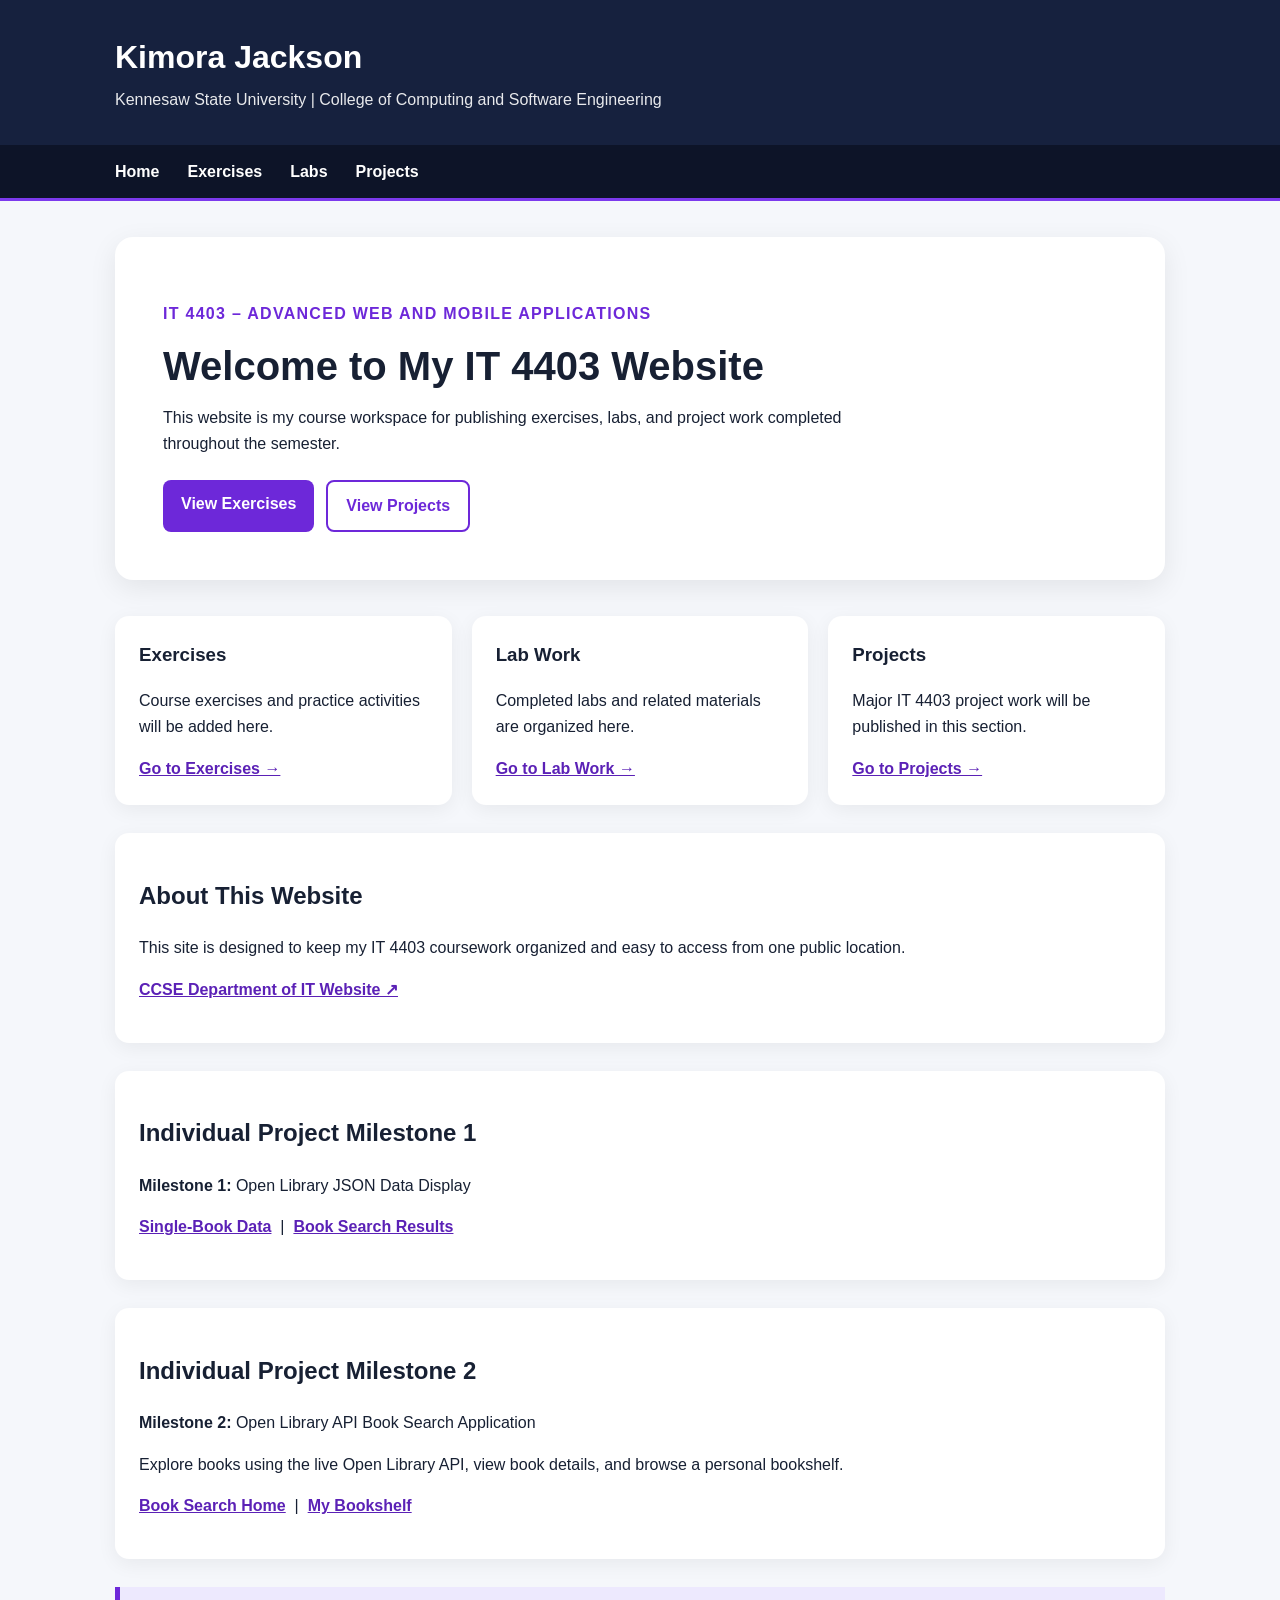
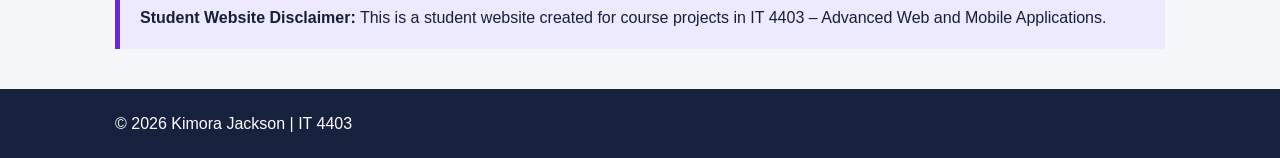
==== commit 4d3bb2ca: "Update index.html" ====
--- a/index.html
+++ b/index.html
@@ -8,6 +8,7 @@
   <link rel="stylesheet" href="style.css">
 </head>
 <body>
+
   <header>
     <div class="container">
       <h1>Kimora Jackson</h1>
@@ -25,10 +26,15 @@
   </nav>
 
   <main class="container">
+
     <section class="hero">
       <p class="eyebrow">IT 4403 – Advanced Web and Mobile Applications</p>
       <h2>Welcome to My IT 4403 Website</h2>
-      <p>This website is my course workspace for publishing exercises, labs, and project work completed throughout the semester.</p>
+      <p>
+        This website is my course workspace for publishing exercises,
+        labs, and project work completed throughout the semester.
+      </p>
+
       <div class="buttons">
         <a class="button" href="exercises.html">View Exercises</a>
         <a class="button secondary" href="projects.html">View Projects</a>
@@ -41,11 +47,13 @@
         <p>Course exercises and practice activities will be added here.</p>
         <a href="exercises.html">Go to Exercises →</a>
       </article>
+
       <article>
         <h3>Lab Work</h3>
         <p>Completed labs and related materials are organized here.</p>
         <a href="labs.html">Go to Lab Work →</a>
       </article>
+
       <article>
         <h3>Projects</h3>
         <p>Major IT 4403 project work will be published in this section.</p>
@@ -55,20 +63,52 @@
 
     <section class="info">
       <h2>About This Website</h2>
-      <p>This site is designed to keep my IT 4403 coursework organized and easy to access from one public location.</p>
-      <p><a href="https://ccse.kennesaw.edu/it/" target="_blank" rel="noopener">CCSE Department of IT Website ↗</a></p>
+      <p>
+        This site is designed to keep my IT 4403 coursework organized
+        and easy to access from one public location.
+      </p>
+      <p>
+        <a href="https://ccse.kennesaw.edu/it/"
+           target="_blank"
+           rel="noopener">
+          CCSE Department of IT Website ↗
+        </a>
+      </p>
     </section>
 
     <section class="info">
-      <h2>Individual Project Milestone</h2>
+      <h2>Individual Project Milestone 1</h2>
       <p><strong>Milestone 1:</strong> Open Library JSON Data Display</p>
-      <p><a href="openlibrary-book.html">Single-Book Data</a> &nbsp;|&nbsp; <a href="openlibrary-search.html">Book Search Results</a></p>
+      <p>
+        <a href="openlibrary-book.html">Single-Book Data</a>
+        &nbsp;|&nbsp;
+        <a href="openlibrary-search.html">Book Search Results</a>
+      </p>
+    </section>
+
+    <section class="info">
+      <h2>Individual Project Milestone 2</h2>
+      <p>
+        <strong>Milestone 2:</strong>
+        Open Library API Book Search Application
+      </p>
+      <p>
+        Explore books using the live Open Library API, view book details,
+        and browse a personal bookshelf.
+      </p>
+      <p>
+        <a href="milestone2/index.html">Book Search Home</a>
+        &nbsp;|&nbsp;
+        <a href="milestone2/bookshelf.html">My Bookshelf</a>
+      </p>
     </section>
 
     <section class="notice">
       <strong>Student Website Disclaimer:</strong>
-      <p>This is a student website created for course projects in IT 4403 – Advanced Web and Mobile Applications.</p>
+      This is a student website created for course projects in
+      IT 4403 – Advanced Web and Mobile Applications.
     </section>
+
   </main>
 
   <footer>
@@ -76,5 +116,6 @@
       <p>© 2026 Kimora Jackson | IT 4403</p>
     </div>
   </footer>
+
 </body>
 </html>
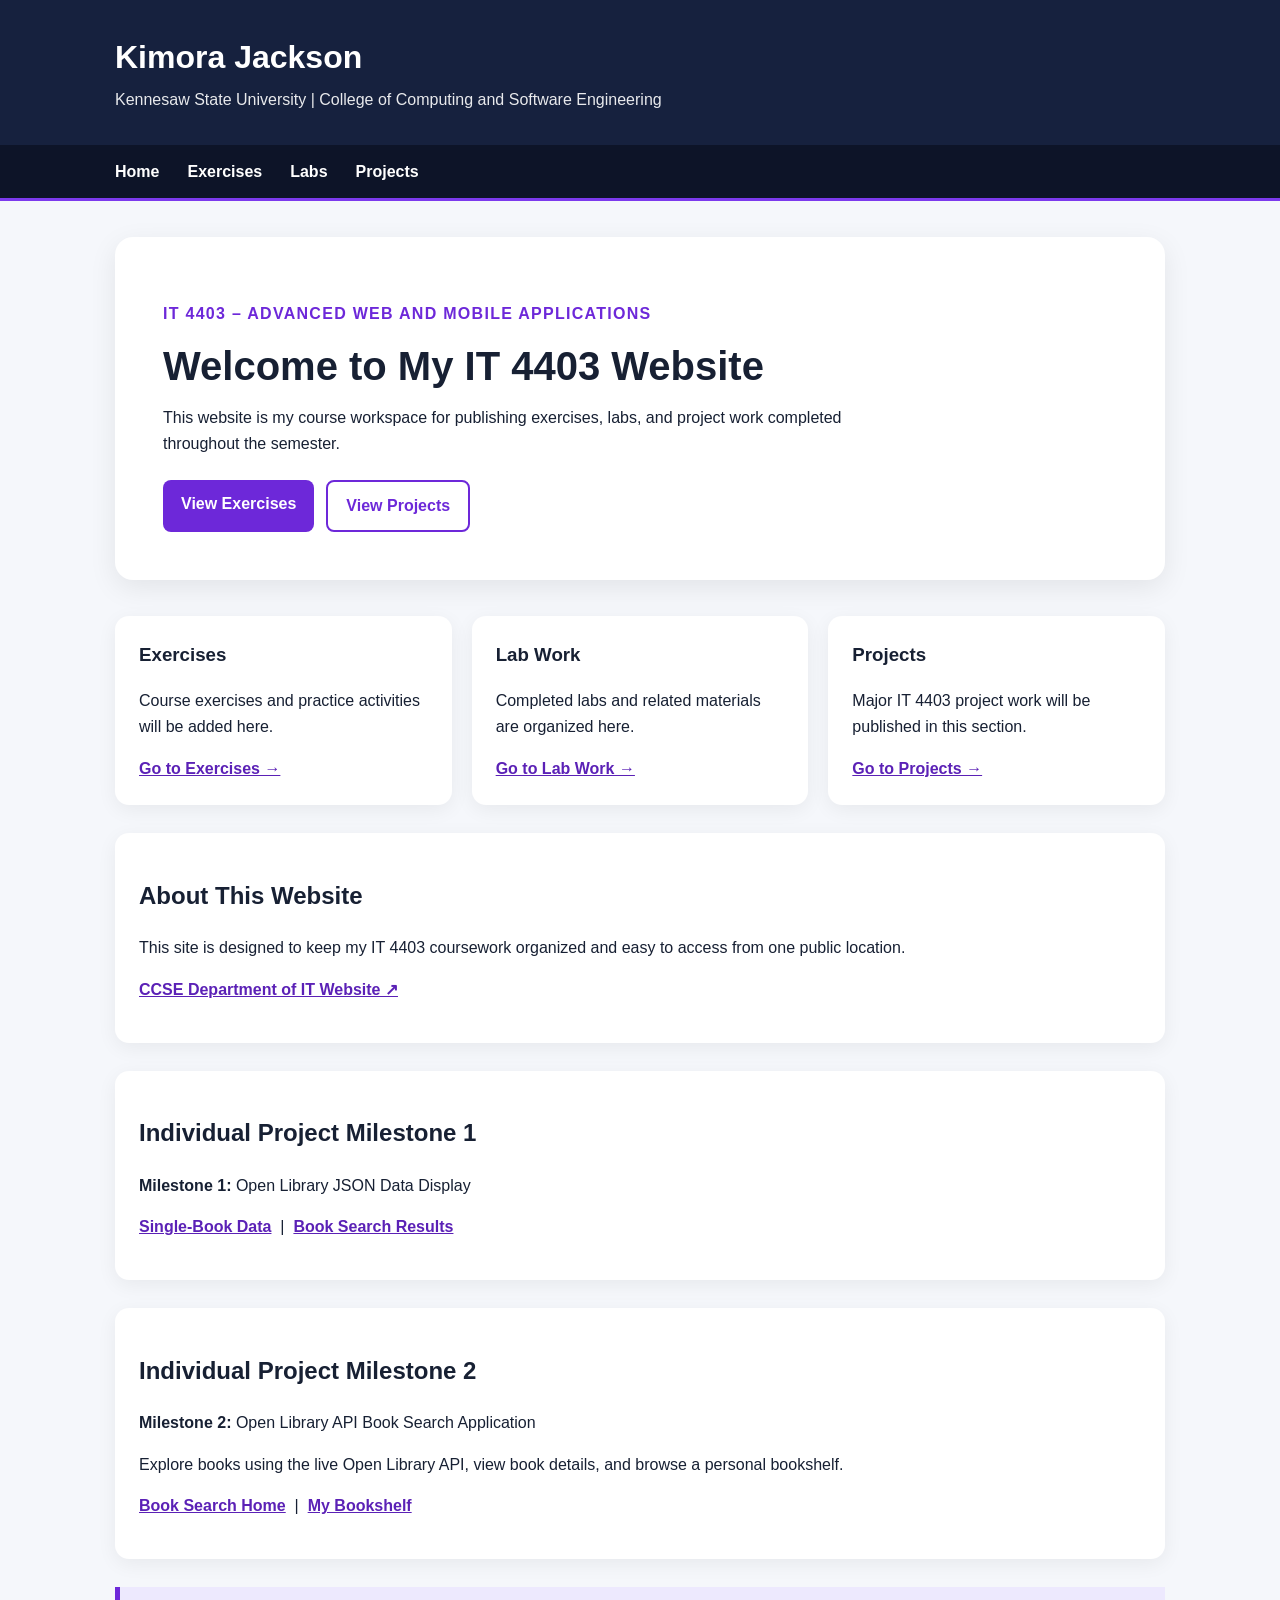
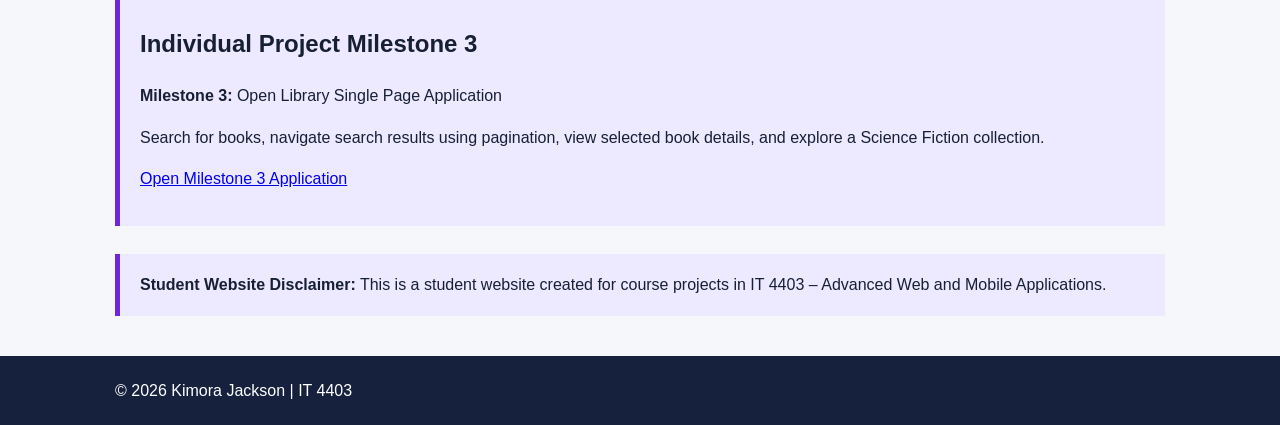
==== commit 3b124d2f: "Update index.html" ====
--- a/index.html
+++ b/index.html
@@ -102,6 +102,21 @@
         <a href="milestone2/bookshelf.html">My Bookshelf</a>
       </p>
     </section>
+    <!-- Milestone 3 -->
+<section class="notice">
+  <h2>Individual Project Milestone 3</h2>
+  <p>
+    <strong>Milestone 3:</strong>
+    Open Library Single Page Application
+  </p>
+  <p>
+    Search for books, navigate search results using pagination,
+    view selected book details, and explore a Science Fiction collection.
+  </p>
+  <p>
+    <a href="Milestone3/index.html">Open Milestone 3 Application</a>
+  </p>
+</section>
 
     <section class="notice">
       <strong>Student Website Disclaimer:</strong>
